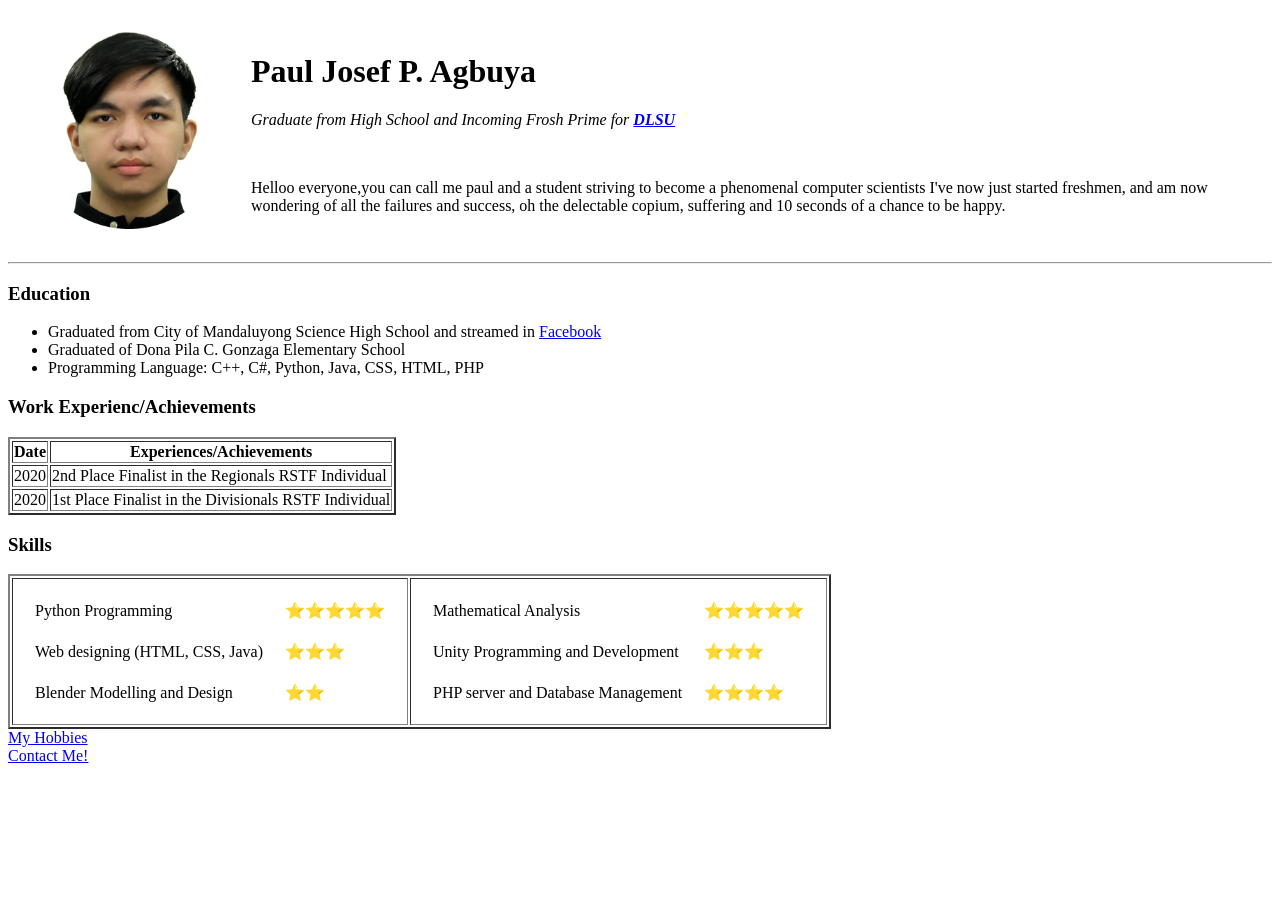
==== index.html @ 68f19f77 "Added initial cv website files" ====
<!DOCTYPE html>
<html lang="en" dir="ltr">
  <head>
    <meta charset="utf-8">
    <title> Paul's Personal Site</title> <!--This titles the tab-->
  </head>

  <body>
    <table cellspacing ="20">
      <tr>
        <td>
          <img src="Self Pic/AGBUYA_Circle.png" alt="Image is not available/compatible (Paul's Picture)" height="200px" width="200px">
        </td>

        <td>
          <h1> Paul Josef P. Agbuya </h1>
          <p><em>
            Graduate from High School and Incoming Frosh Prime for<strong>  <a href="https://www.dlsu.edu.ph/" target="_blank">DLSU</a></strong>
            </em>
          </p>
          <br>
          <p>Helloo everyone,you can call me paul and a student striving to become a phenomenal computer scientists
          I've now just started freshmen, and am now wondering of all the failures and success, oh the delectable copium, suffering and 10 seconds of a chance to be happy.</p>
        </td>
      </tr>
    </table>

  <hr height="2">
    <h3>Education</h3>
    <ul>
      <li>Graduated from City of Mandaluyong Science High School and streamed in <a href="https://fb.watch/eeII3chiHE/" target="_blank">Facebook</a></li>
      <li>Graduated of Dona Pila C. Gonzaga Elementary School</li>
      <li>Programming Language: C++, C#, Python, Java, CSS, HTML, PHP</li>
    </ul>
    <h3>Work Experienc/Achievements</h3>
    <table border="2px">
      <thead>
        <tr>
          <th>Date</th>
          <th>Experiences/Achievements</th>
        </tr>
      </thead>
      <tbody>
        <tr>
          <td>2020</td>
          <td>2nd Place Finalist in the Regionals RSTF Individual</td>
        </tr>
        <tr>
          <td>2020</td>
          <td>1st Place Finalist in the Divisionals RSTF Individual</td>
        </tr>
      </tbody>

    </table>
    <h3>Skills</h3>
    <table border="2px">
      <tr>
        <td>
          <table cellspacing="20">
            <tr>
              <td>
                Python Programming
              </td>
              <td>
                ⭐⭐⭐⭐⭐
              </td>
            </tr>

            <tr>
              <td>
                Web designing (HTML, CSS, Java)
              </td>
              <td>
                ⭐⭐⭐
              </td>
            </tr>
            <tr>
              <td>
                Blender Modelling and Design
              </td>
              <td>
                ⭐⭐
              </td>
            </tr>
          </table>
        </td>

        <td>
          <table cellspacing="20">
            <tr>
              <td>
                Mathematical Analysis
              </td>

              <td>
                ⭐⭐⭐⭐⭐
              </td>
            </tr>

            <tr>
              <td>
                Unity Programming and Development
              </td>
              <td>
                ⭐⭐⭐
              </td>
            </tr>

            <tr>
              <td>
                PHP server and Database Management
              </td>

              <td>
                ⭐⭐⭐⭐
              </td>
            </tr>
          </table>
        </td>
      </tr>
    </table>
    <a href="hobbies.html" target="_blank">My Hobbies</a>
    <br>
    <a href="contact.html" target="_blank">Contact Me!</a>


  </body>
</html>
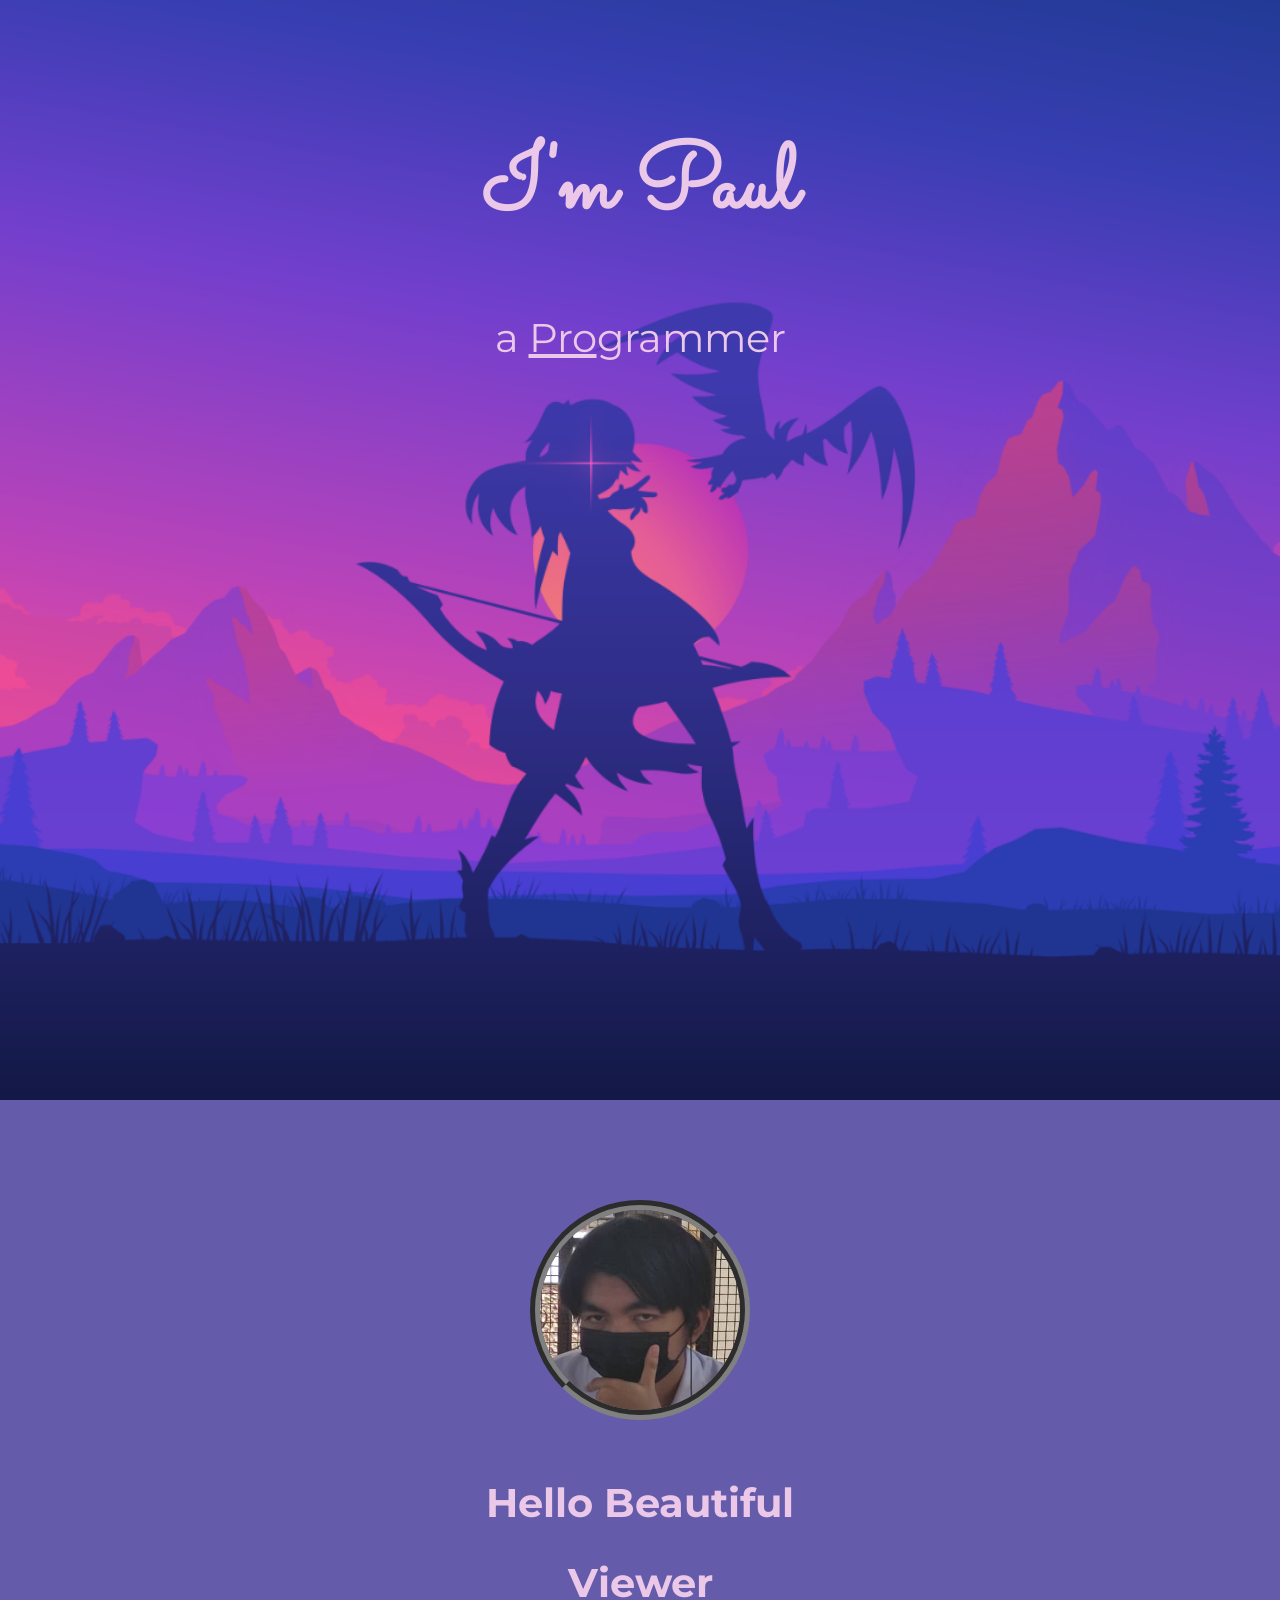
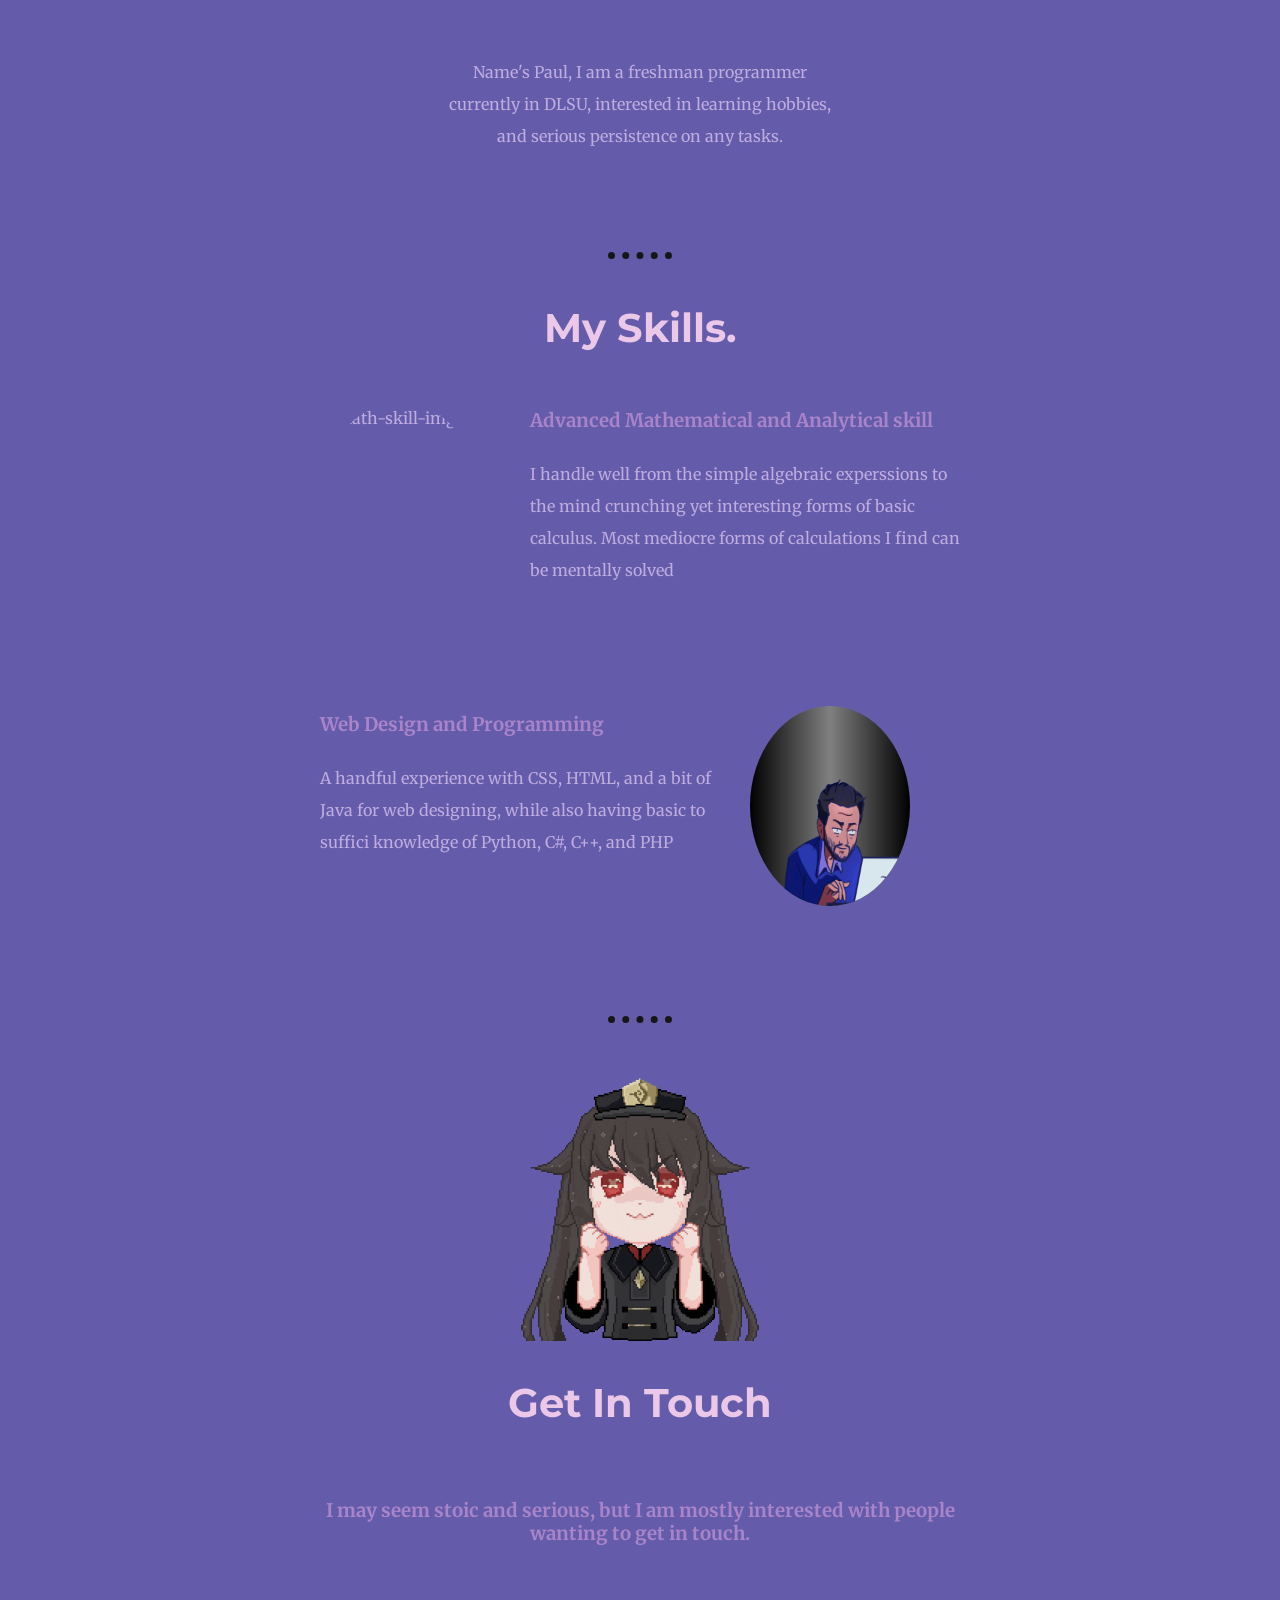
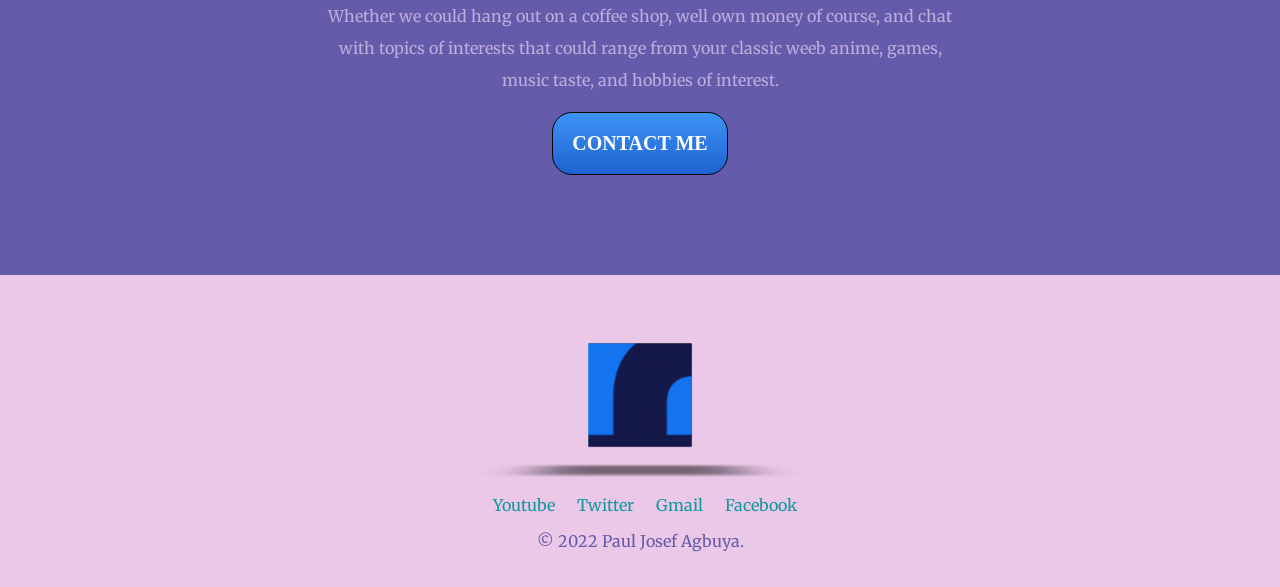
==== commit 8655869f: "Added new version of web" ====
--- a/index.html
+++ b/index.html
@@ -2,126 +2,115 @@
 <html lang="en" dir="ltr">
   <head>
     <meta charset="utf-8">
-    <title> Paul's Personal Site</title> <!--This titles the tab-->
+    <title>Paul Josef P. Agbuya</title>
+    <link rel="stylesheet" href="css/styles.css">
+    <link rel="icon" href="pics/favicon.ico">
+    <link rel="preconnect" href="https://fonts.googleapis.com">
+    <link rel="preconnect" href="https://fonts.gstatic.com" crossorigin>
+    <link href="https://fonts.googleapis.com/css2?family=Merriweather&family=Montserrat&family=Sacramento&display=swap" rel="stylesheet">
   </head>
+  <body>
+    <div class="top-container">
 
-  <body>
-    <table cellspacing ="20">
-      <tr>
-        <td>
-          <img src="Self Pic/AGBUYA_Circle.png" alt="Image is not available/compatible (Paul's Picture)" height="200px" width="200px">
-        </td>
+      <h1>I'm Paul</h1>
+      <h2 class="fontchange1">a <span class="pro">Pro</span>grammer</h2>
 
-        <td>
-          <h1> Paul Josef P. Agbuya </h1>
-          <p><em>
-            Graduate from High School and Incoming Frosh Prime for<strong>  <a href="https://www.dlsu.edu.ph/" target="_blank">DLSU</a></strong>
-            </em>
-          </p>
-          <br>
-          <p>Helloo everyone,you can call me paul and a student striving to become a phenomenal computer scientists
-          I've now just started freshmen, and am now wondering of all the failures and success, oh the delectable copium, suffering and 10 seconds of a chance to be happy.</p>
-        </td>
-      </tr>
-    </table>
+    </div>
 
-  <hr height="2">
-    <h3>Education</h3>
-    <ul>
-      <li>Graduated from City of Mandaluyong Science High School and streamed in <a href="https://fb.watch/eeII3chiHE/" target="_blank">Facebook</a></li>
-      <li>Graduated of Dona Pila C. Gonzaga Elementary School</li>
-      <li>Programming Language: C++, C#, Python, Java, CSS, HTML, PHP</li>
-    </ul>
-    <h3>Work Experienc/Achievements</h3>
-    <table border="2px">
-      <thead>
-        <tr>
-          <th>Date</th>
-          <th>Experiences/Achievements</th>
-        </tr>
-      </thead>
-      <tbody>
-        <tr>
-          <td>2020</td>
-          <td>2nd Place Finalist in the Regionals RSTF Individual</td>
-        </tr>
-        <tr>
-          <td>2020</td>
-          <td>1st Place Finalist in the Divisionals RSTF Individual</td>
-        </tr>
-      </tbody>
 
-    </table>
-    <h3>Skills</h3>
-    <table border="2px">
-      <tr>
-        <td>
-          <table cellspacing="20">
-            <tr>
-              <td>
-                Python Programming
-              </td>
-              <td>
-                ⭐⭐⭐⭐⭐
-              </td>
-            </tr>
+                        <!--MIDDLE CONT SECTION-->
 
-            <tr>
-              <td>
-                Web designing (HTML, CSS, Java)
-              </td>
-              <td>
-                ⭐⭐⭐
-              </td>
-            </tr>
-            <tr>
-              <td>
-                Blender Modelling and Design
-              </td>
-              <td>
-                ⭐⭐
-              </td>
-            </tr>
-          </table>
-        </td>
 
-        <td>
-          <table cellspacing="20">
-            <tr>
-              <td>
-                Mathematical Analysis
-              </td>
+    <div class="middle-container">
+      <div class="profile">
+        <img class="AGBUYA_Image circular" src="pics/Prof Pic/AGBUYA2.jpg" alt="Agbuya's-Image">
 
-              <td>
-                ⭐⭐⭐⭐⭐
-              </td>
-            </tr>
+        <h2>Hello Beautiful Viewer</h2>
+        <p class="sub-desc change-color-pinkish">Name's Paul, I am a freshman programmer currently in DLSU, interested in learning hobbies, and serious persistence on any tasks.</p>
+      </div>
 
-            <tr>
-              <td>
-                Unity Programming and Development
-              </td>
-              <td>
-                ⭐⭐⭐
-              </td>
-            </tr>
 
-            <tr>
-              <td>
-                PHP server and Database Management
-              </td>
+      <hr><!-------------------HR BREAKPOINT----------------------------->
 
-              <td>
-                ⭐⭐⭐⭐
-              </td>
-            </tr>
-          </table>
-        </td>
-      </tr>
-    </table>
-    <a href="hobbies.html" target="_blank">My Hobbies</a>
-    <br>
-    <a href="contact.html" target="_blank">Contact Me!</a>
+
+      <div class="skills">
+        <h2>My Skills.</h2>
+
+
+        <div class="skill-row2">
+          <div class="skill-row">
+
+          <img class="cover math-img" src="pics/Skills stocks/Math.jpg" alt="Math-skill-img">
+
+            <h3> Advanced Mathematical and Analytical skill</h3>
+            <p> I handle well from the simple algebraic experssions to the mind crunching yet interesting forms of basic calculus. Most mediocre forms of calculations I find can be mentally solved</p>
+
+          </div>
+        </div>
+                  <br>
+
+
+        <div class="skill-row">
+          <img class="right-margin float-right bg-lighting big-circular" src="pics/Skills stocks/ProgrammingGIF.gif" alt="Programming-skill-img">
+          <h3>Web Design and Programming</h3>
+          <p> A handful experience with CSS, HTML, and a bit of Java for web designing, while also having basic to suffici knowledge of Python, C#, C++, and PHP</p>
+
+        </div>
+
+
+      </div>
+
+  <br>   <br>  <br>  <br>  <br>
+      <hr> <!-------------------HR BREAKPOINT----------------------------->
+      <div class="contact-me">
+        <img class="HuTao" src="pics/others/HuTaoContact.gif" alt="">
+
+        <h2>Get In Touch</h2>
+        <br>
+        <h3>I may seem stoic and serious, but I am mostly interested with people wanting to get in touch.</h3>
+        <br>
+        <p class="last-p"> Whether we could hang out on a coffee shop, well own money of course, and chat with topics of interests that could range from your classic weeb anime, games, music taste, and hobbies of interest.</p>
+        <a href="mailto:pjagbuya2@gmail.com" class="BTN-CONTACT">CONTACT ME</a>
+      </div>
+    </div>
+
+                        <!--BOTTOM CONT SECTION-->
+    <div class="bottom-container">
+
+        <div id="cubeContainer">
+          <div id="boxDiv">
+
+              <div id="front">
+                <div onclick="window.open('https://www.facebook.com/pauljosef.agbuya','mywindow');" style="cursor: pointer;">&nbsp;</div>
+              </div>
+
+              <div id="back">
+                <div onclick="window.open('https://www.youtube.com/channel/UCcjLvRL90XwBNxg9j_kBQWA','mywindow');" style="cursor: pointer;">&nbsp;</div>
+              </div>
+              <div id="left">
+                <div onclick="window.open('https://twitter.com/PaulAgbuya','mywindow');" style="cursor: pointer;">&nbsp;</div>
+              </div>
+              <div id="right">
+                <div onclick="window.open('mailto:pjagbuya2@gmail.com','mywindow');" style="cursor: pointer;">&nbsp;</div>
+              </div>
+              <div id="top"></div>
+              <div id="bottom"></div>
+
+              <div class="shadow"></div>
+          </div>
+      </div>
+
+      <a target="_blank" class="footer-link" href="https://www.youtube.com/channel/UCcjLvRL90XwBNxg9j_kBQWA">Youtube</a>
+      <a target="_blank" class="footer-link" href="https://twitter.com/PaulAgbuya"> &nbsp&nbspTwitter</a>
+      <a target="_blank" class="footer-link" href="mailto:pjagbuya2@gmail.com"> &nbsp&nbspGmail</a>
+      <a target="_blank" class="footer-link" href="https://www.facebook.com/pauljosef.agbuya"> &nbsp&nbspFacebook</a>
+      <p class="copyright">© 2022 Paul Josef Agbuya.</p>
+    </div>
+
+    <div class="Sec1">
+
+    </div>
+
 
 
   </body>
--- a/css/styles.css
+++ b/css/styles.css
@@ -0,0 +1,350 @@
+body{
+  background-color: #645CAA;
+  border: 0;
+  margin: 0;
+  text-align: center;
+  font-family: 'Merriweather', serif;
+  color: #BFACE0;
+
+
+}
+.display-inline-block{
+  display: inline-block;
+}
+.skill-row{
+  width: 50%;
+  margin:50px auto 50px auto;
+  line-height: 2;
+  text-align: left;
+
+}
+
+
+h1{
+  margin: 50px auto 0 auto;
+  font-size: 5.625rem;
+  margin-top: 0;
+  border: 0;
+  font-family: 'Sacramento', cursive;
+  color: #EBC7E8;
+  line-height: 2;
+
+}
+h2{
+  color: #EBC7E8;
+  font-size:2.5rem;
+  font-family: 'Montserrat', sans-serif;
+}
+.fontchange1{
+  font-weight: normal
+
+}
+h3{
+  color: #A984CA;
+
+}
+.last-p{
+  line-height: 2;
+}
+.top-container{
+  position: relative;
+  padding-top: 100px;
+  background-color: #E4F9F5;
+  background-image: url("../pics/Fischl Bg.png");
+  background-repeat: no-repeat;
+  background-size: cover;
+  background-position: center;
+  height: 1000px;
+  margin:0;
+  border:0;
+  padding-bottom: 0;
+  margin-bottom: 50px;
+
+}
+.math-img{
+  float: left;
+  display: inline-block;
+  width:25%;
+  height:200px;
+  border-radius: 50%;
+  margin-right: 50px
+
+}
+hr{
+  width: 5%;
+  height:10px;
+  border: dotted #161616 7px;
+  border-style: dotted none none none;
+
+}
+
+.sub-desc{
+  color:#40514E;
+  width::20%;
+  margin:0 auto 100px auto;
+
+}
+.float-right{
+  float: right;
+}
+.big-circular{
+  display:inline-block;
+  width:25%;
+  height:200px;
+  border-radius: 50%;
+  margin-left: 20px;
+
+}
+
+.cover {
+  object-fit: cover;
+}
+.float-left{
+  float: left;
+}
+
+.circular{
+  border: groove gray 10px;
+  border-radius: 50%;
+  width:200px;
+  height:200px;
+}
+
+.bg-lighting{
+  background-image: linear-gradient(to right, black, gray, black);
+  background-image: -webkit-linear-gradient(to right, black, gray, black);
+  background-image: -moz-linear-gradient(to right, black, gray, black);
+  background-image: -ms-linear-gradient(to right, black, gray, black);
+  background-image: -o-linear-gradient(to right, black, gray, black);
+
+}
+.copyright{
+  color:#645CAA;
+}
+.HuTao{
+  width: 300px;
+  height:300px;
+}
+.footer-link{
+  margin-left: 10px;
+  color: #11999E;
+  text-decoration: none;
+}
+.footer-link:hover{
+  color: #FFFFFF;
+}
+.left-margin{
+  margin-left: 50px
+}
+.right-margin{
+  margin-right: 50px
+}
+
+.top-cloud{
+  position:relative;
+  left:200px;
+}
+.bottom-cloud{
+  position:absolute;
+  top: auto;
+
+}
+
+.profile{
+  width: 30%;
+  margin: 0 auto 0 auto;
+  line-height: 2;
+}
+
+.middle-container{
+
+margin-top: 100px;
+
+
+}
+
+.pro{
+  text-decoration: underline;
+  text-underline-position: left;
+}
+
+.contact-me{
+  width: 50%;
+  margin: 0 auto 0 auto;
+}
+
+
+.bottom-container{
+
+  padding: 20px 0 20px 0;
+  margin:0;
+  background-color: #EBC7E8;
+
+}
+
+.Sec1{
+  width: 100%;
+  height: 800px;
+  display: none;
+  background-image: url(../pics/Bests.png);
+  background-repeat: no-repeat;
+  background-position: center;
+  background-size: cover;
+
+}
+
+.fancyfont{
+  font-family: Verdana, sans-serif;
+  font-weight: bolder;
+
+}
+
+
+.hidden-element{
+  visibility: hidden;
+  display: block;
+  height: 100%
+
+}
+/* Design for the BUTTON*/
+.BTN-CONTACT {
+  margin-bottom:100px;
+   background: #3D94F6;
+   background-image: -webkit-linear-gradient(top, #3D94F6, #1E62D0);
+   background-image: -moz-linear-gradient(top, #3D94F6, #1E62D0);
+   background-image: -ms-linear-gradient(top, #3D94F6, #1E62D0);
+   background-image: -o-linear-gradient(top, #3D94F6, #1E62D0);
+   background-image: -webkit-gradient(to bottom, #3D94F6, #1E62D0);
+   -webkit-border-radius: 20px;
+   -moz-border-radius: 20px;
+   border-radius: 20px;
+   color: #FFFFFF;
+   font-family: Trebuchet MS;
+   font-size: 20px;
+   font-weight: 600;
+   padding: 19px;
+   border: solid #000000 1px;
+   text-decoration: none;
+   display: inline-block;
+   cursor: pointer;
+   text-align: center;
+}
+
+.BTN-CONTACT:hover {
+   border: solid #FFFFFF 1px;
+   background: #1E62D0;
+   background-image: -webkit-linear-gradient(top, #1E62D0, #3D94F6);
+   background-image: -moz-linear-gradient(top, #1E62D0, #3D94F6);
+   background-image: -ms-linear-gradient(top, #1E62D0, #3D94F6);
+   background-image: -o-linear-gradient(top, #1E62D0, #3D94F6);
+   background-image: -webkit-gradient(to bottom, #1E62D0, #3D94F6);
+   -webkit-border-radius: 20px;
+   -moz-border-radius: 20px;
+   border-radius: 20px;
+   text-decoration: none;
+}
+
+
+/* Design for the cube*/
+
+
+#cubeContainer {
+  position: relative;
+   width: 100px;
+   height: 100px;
+   margin: 50px auto;
+   perspective: 1600px;
+}
+
+#boxDiv {
+   width: 100px;
+   transform-style: preserve-3d;
+   animation: rotate 15s linear infinite;
+}
+
+#boxDiv div {
+   position: absolute;
+   width: 100px;
+   height: 100px;
+   opacity: 1.0;
+   color: white;
+}
+
+#front {
+   transform: translateZ(50px);
+   background-image: url("../pics/soc med logos/facebook.gif");
+   background-position: center;
+   background-size: contain;
+   background-repeat: no-repeat;
+
+}
+
+
+#back {
+   transform: rotateY(180deg) translateZ(50px);
+   background: #101010;
+   background-image: url("../pics/soc med logos/Youtube.gif");
+   background-position: center;
+   background-size: contain;
+   background-repeat: no-repeat;
+}
+
+#left {
+
+   transform: rotateY(-90deg) translateX(-50px);
+   transform-origin: left;
+   background: #14194a;
+   background-image: url("../pics/soc med logos/Twitter.gif");
+   background-position: center;
+   background-size: contain;
+   background-repeat: no-repeat;
+}
+
+#right {
+   transform: rotateY(90deg) translateX(50px);
+   transform-origin: right;
+   background: #14194a;
+   background-image: url("../pics/soc med logos/Email.gif");
+   background-size: contain;
+   background-position: center;
+   background-repeat: no-repeat;
+}
+
+#top {
+   transform: rotateX(-90deg) translateY(-50px);
+   transform-origin: top;
+   background: black;
+   background-size: contain;
+   background-position: center;
+   background-repeat: no-repeat;
+}
+
+#bottom {
+   transform: rotateX(90deg) translateY(50px);
+   transform-origin: bottom;
+   background: #101010;
+   background-size: contain;
+   background-position: center;
+   background-repeat: no-repeat;
+}
+
+@keyframes rotate {
+   0% { transform: rotateY(0); }
+   100% { transform: rotateY(360deg); }
+}
+
+
+.shadow {
+
+
+   width:50px;
+   height:50px;
+   background: rgba(0,0,0,0.5);
+   box-shadow: 0 0 50px 50px rgba(0,0,0,0.5);
+   -webkit-transform: rotateX(90deg) translateZ(-75px) rotateY(180deg) translateX(0px);
+
+}
+
+.change-color-pinkish {
+  color: #BFACE0;
+}
